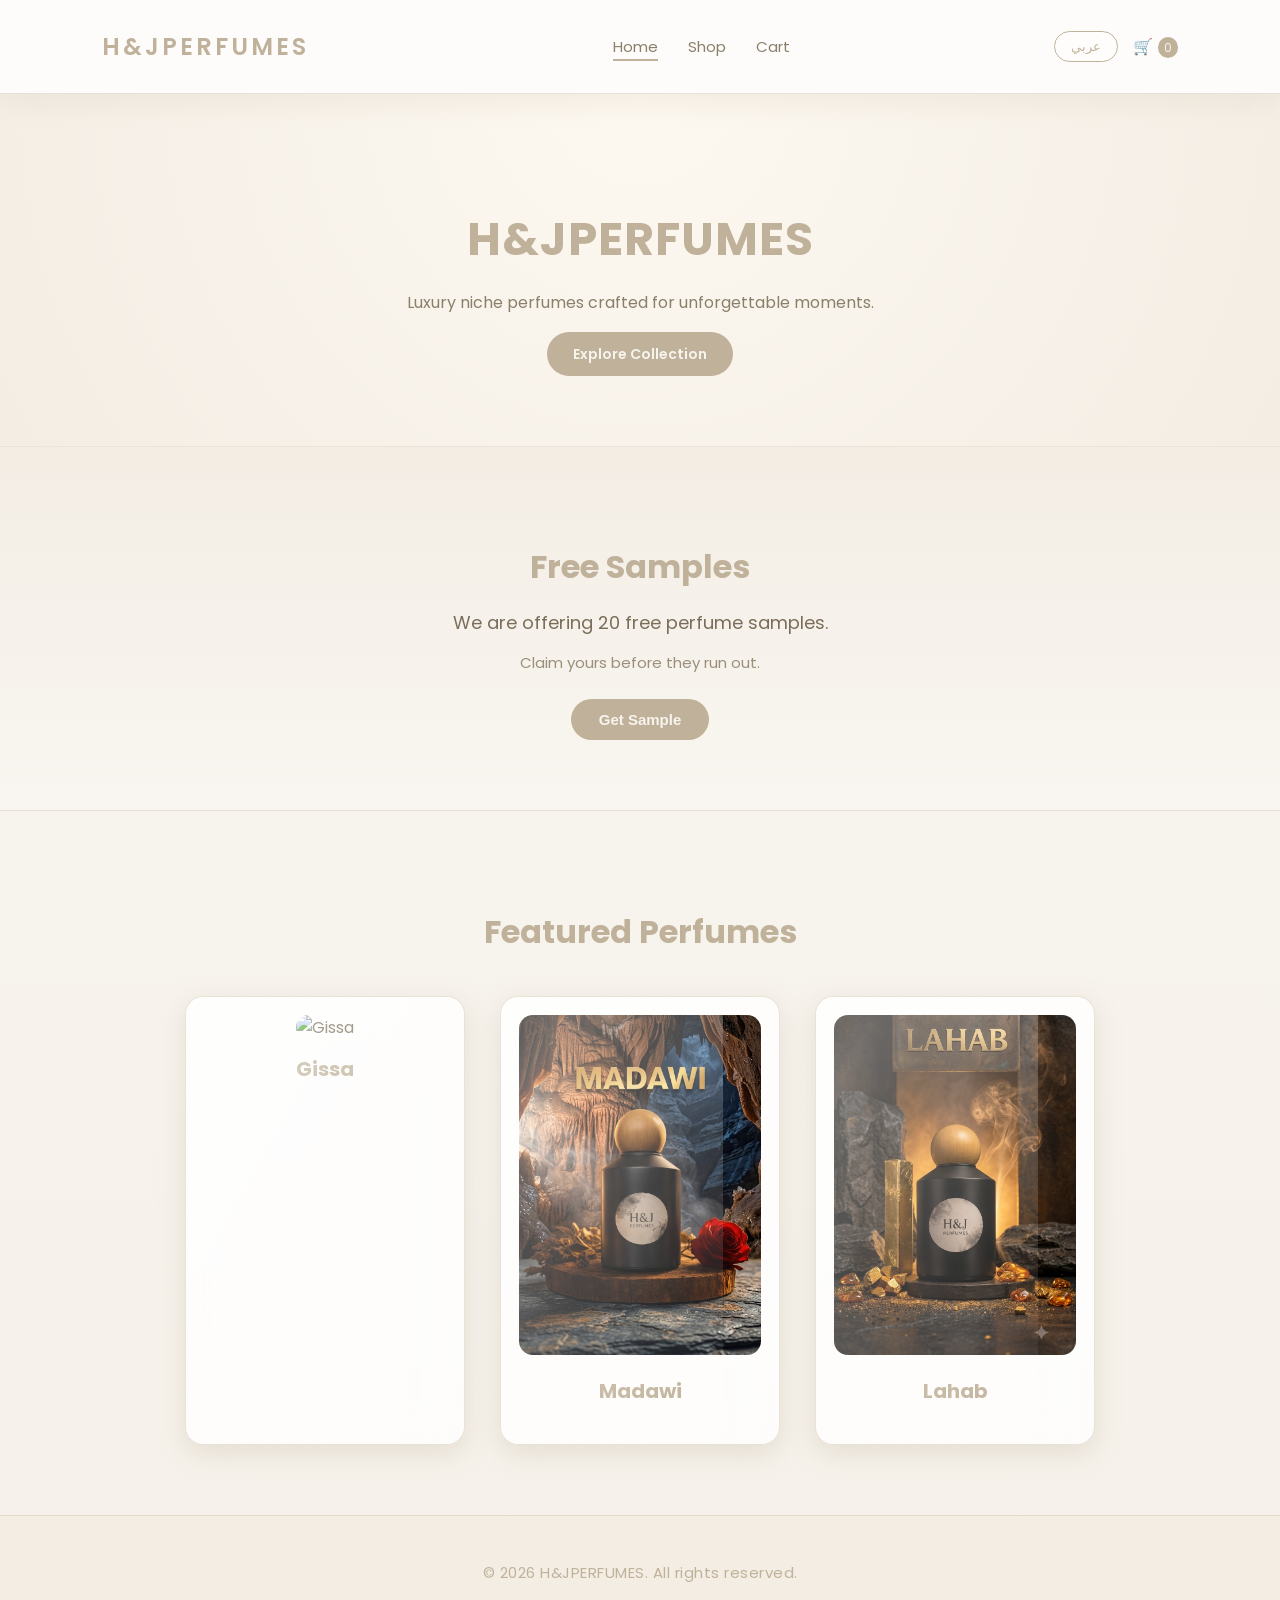
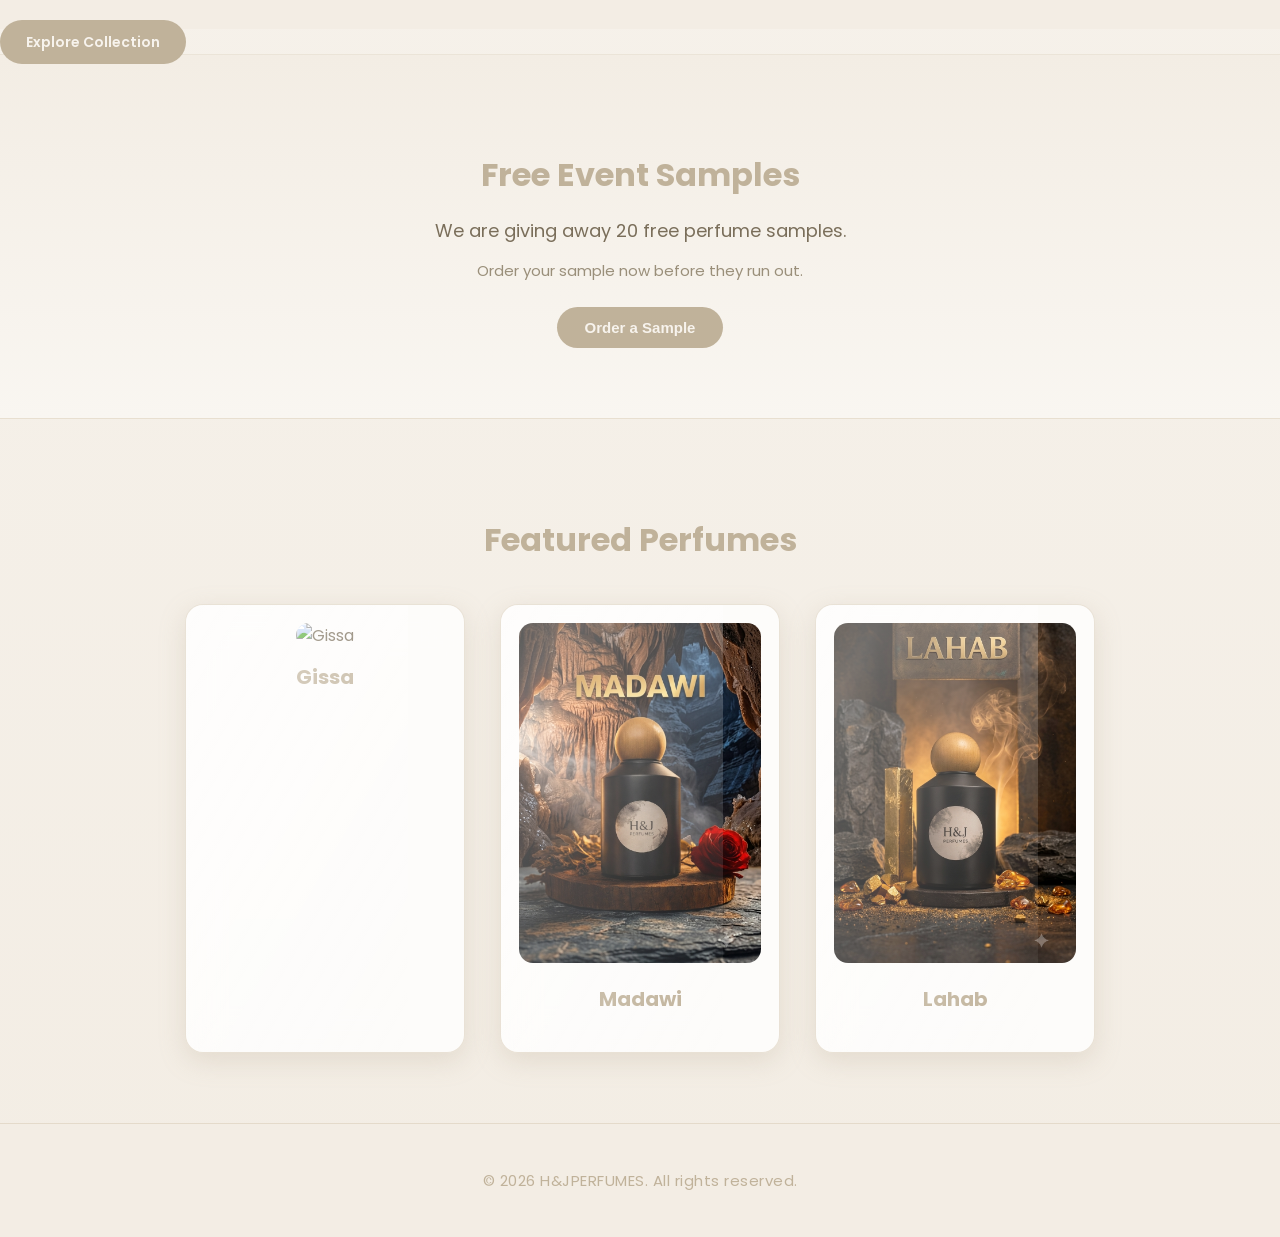
==== index.html @ 855d9f67 "Enhance index.html with new sections and updates Updated titles and descriptions for better clarity " ====
<!DOCTYPE html>
<html lang="en" dir="ltr">
<head>
    <meta charset="UTF-8">
    <title>H&JPERFUMES | Luxury Perfumes</title>
    <meta name="viewport" content="width=device-width, initial-scale=1.0">
    <link href="https://fonts.googleapis.com/css2?family=Poppins:wght@300;400;600;700&display=swap" rel="stylesheet">
    <link rel="stylesheet" href="style.css">
</head>

<body>

<!-- NAVBAR -->
<nav class="navbar">
    <div class="logo">H&JPERFUMES</div>

    <ul class="nav-links">
        <li><a href="index.html" class="active">Home</a></li>
        <li><a href="shop.html">Shop</a></li>
        <li><a href="cart.html">Cart</a></li>
    </ul>

    <div class="nav-right">
        <button class="lang-btn" onclick="setLang('ar')">عربي</button>

        <div class="icon cart" onclick="goToCart()">
            🛒<span id="cart-count">0</span>
        </div>
    </div>
</nav>


<!-- HERO SECTION -->
<header class="hero hero-dark">
    <div class="hero-text">
        <h1>H&JPERFUMES</h1>
        <p>Luxury niche perfumes crafted for unforgettable moments.</p>
        <a href="shop.html" class="btn-primary">Explore Collection</a>
    </div>
</header>


<!-- PREMIUM SAMPLES -->
<section class="samples-banner premium-samples">
    <div class="samples-content">
        <h2>Free Samples</h2>

        <p class="samples-count">
            We are offering <span id="sample-count">20</span> free perfume samples.
        </p>

        <p class="samples-sub">Claim yours before they run out.</p>

        <button class="btn-primary sample-btn-main" onclick="orderSample('Free Sample')">
            Get Sample
        </button>
    </div>
</section>


<!-- FEATURED PERFUMES -->
<section class="featured-showcase">
    <h2>Featured Perfumes</h2>

    <div class="featured-row">

        <div class="featured-item">
            <img src="gissa.png" alt="Gissa">
            <h3>Gissa</h3>
        </div>

        <div class="featured-item">
            <img src="madawi.png" alt="Madawi">
            <h3>Madawi</h3>
        </div>

        <div class="featured-item">
            <img src="lahab.png" alt="Lahab">
            <h3>Lahab</h3>
        </div>

    </div>
</section>


<!-- FOOTER -->
<footer class="footer">
    <p>© 2026 H&JPERFUMES. All rights reserved.</p>
</footer>

<script src="script.js"></script>
<script>
    initLanguage();
    initSampleCount();
    updateSampleDisplay();
    updateSampleButtons();
    updateCartCount();
</script>

</body>
</html>
        <a href="shop.html" class="btn-primary">Explore Collection</a>
    </div>
</header>


<!-- SAMPLES SECTION -->
<section class="samples-banner premium-samples">
    <div class="samples-content">
        <h2>Free Event Samples</h2>

        <p class="samples-count">
            We are giving away <span id="sample-count">20</span> free perfume samples.
        </p>

        <p class="samples-sub">Order your sample now before they run out.</p>

        <button class="btn-primary sample-btn-main" onclick="orderSample('Free Sample')">
            Order a Sample
        </button>
    </div>
</section>


<!-- FEATURED PERFUMES -->
<section class="featured-showcase">
    <h2>Featured Perfumes</h2>

    <div class="featured-row">

        <div class="featured-item">
            <img src="gissa.png" alt="Gissa">
            <h3>Gissa</h3>
        </div>

        <div class="featured-item">
            <img src="madawi.png" alt="Madawi">
            <h3>Madawi</h3>
        </div>

        <div class="featured-item">
            <img src="lahab.png" alt="Lahab">
            <h3>Lahab</h3>
        </div>

    </div>
</section>


<!-- FOOTER -->
<footer class="footer">
    <p>© 2026 H&JPERFUMES. All rights reserved.</p>
</footer>

<script src="script.js"></script>
<script>
    initLanguage();
    initSampleCount();
    updateSampleDisplay();
    updateSampleButtons();
    updateCartCount();
</script>

</body>
</html>
---- style.css ----
/* ============================================================
   GLOBAL — CHAMPAGNE BEIGE LUXE (ULTRA PREMIUM v2)
============================================================ */
body {
    margin: 0;
    font-family: 'Poppins', sans-serif;
    background: linear-gradient(to bottom, #F9F6F1, #F3EDE4);
    color: #7A6E5A;
    overflow-x: hidden;
}

a {
    text-decoration: none;
    color: inherit;
}

* {
    box-sizing: border-box;
    transition: 0.25s ease;
}

body.rtl {
    direction: rtl;
    font-family: 'Cairo', sans-serif;
}

/* ============================================================
   NAVBAR — FLOATING LUXURY BAR
============================================================ */
.navbar {
    background: rgba(255,255,255,0.65);
    padding: 18px 8%;
    display: flex;
    justify-content: space-between;
    align-items: center;
    border-bottom: 1px solid rgba(209,194,168,0.45);
    backdrop-filter: blur(18px);
    box-shadow: 0 8px 25px rgba(180,165,140,0.15);
    position: sticky;
    top: 0;
    z-index: 1000;
}

.logo {
    font-size: 24px;
    font-weight: 600;
    color: #C0B29A;
    letter-spacing: 3px;
    text-transform: uppercase;
}

.nav-links {
    list-style: none;
    display: flex;
    gap: 30px;
}

.nav-links a {
    color: #8A7F6A;
    font-size: 15px;
    position: relative;
}

.nav-links a:hover {
    color: #C0B29A;
}

.nav-links a::after {
    content: "";
    position: absolute;
    bottom: -4px;
    left: 0;
    width: 0%;
    height: 2px;
    background: #C0B29A;
    transition: 0.3s;
}

.nav-links a:hover::after,
.nav-links a.active::after {
    width: 100%;
}

.nav-right {
    display: flex;
    align-items: center;
    gap: 15px;
}

.lang-btn {
    background: rgba(255,255,255,0.4);
    border: 1px solid #C0B29A;
    color: #C0B29A;
    padding: 7px 16px;
    border-radius: 25px;
    cursor: pointer;
}

.lang-btn:hover {
    background: #C0B29A;
    color: #F7F3ED;
}

.icon.cart span {
    background: #C0B29A;
    color: #F7F3ED;
    padding: 2px 6px;
    border-radius: 50%;
    font-size: 12px;
    margin-left: 5px;
}

/* ============================================================
   HERO (OPTIONAL)
============================================================ */
.hero {
    padding: 80px 8%;
    text-align: center;
    background: radial-gradient(circle at top, #FDF8F0, #F3EDE4);
}

.hero-text h1 {
    font-size: 46px;
    color: #C0B29A;
    margin-bottom: 12px;
    letter-spacing: 1px;
}

.hero-text p {
    font-size: 16px;
    color: #8A7F6A;
    margin-bottom: 26px;
}

.btn-primary {
    background: #C0B29A;
    color: #F7F3ED;
    padding: 12px 26px;
    border-radius: 30px;
    border: none;
    cursor: pointer;
    font-weight: 600;
    font-size: 14px;
}

.btn-primary:hover {
    background: #D1C2A8;
    transform: translateY(-2px);
}

.btn-ghost {
    background: transparent;
    border: 1px solid #C0B29A;
    color: #C0B29A;
    padding: 10px 22px;
    border-radius: 30px;
    cursor: pointer;
    font-size: 14px;
}

.btn-ghost:hover {
    background: #C0B29A;
    color: #F7F3ED;
}

/* ============================================================
   PREMIUM SAMPLES SECTION
============================================================ */
.premium-samples {
    padding: 70px 8%;
    text-align: center;
    background: linear-gradient(to bottom, #F3EDE4, #F9F6F1);
    border-top: 1px solid rgba(209,194,168,0.35);
    border-bottom: 1px solid rgba(209,194,168,0.35);
}

.samples-content {
    max-width: 600px;
    margin: auto;
}

.premium-samples h2 {
    color: #C0B29A;
    font-size: 32px;
    margin-bottom: 15px;
}

.samples-count {
    font-size: 18px;
    color: #7A6E5A;
    margin-bottom: 8px;
}

.samples-sub {
    font-size: 15px;
    color: #9A8F7A;
    margin-bottom: 25px;
}

.sample-btn-main {
    padding: 12px 28px;
    font-size: 15px;
    border-radius: 30px;
}

.sample-btn {
    background: #C0B29A;
    border: 1px solid #C0B29A;
    color: #F7F3ED;
    padding: 10px 22px;
    border-radius: 30px;
    cursor: pointer;
    font-size: 14px;
}

.sample-btn:hover {
    background: #D1C2A8;
}

.sample-btn.disabled-btn {
    background: #D8D0C2;
    border-color: #D8D0C2;
    color: #FFFFFF;
    cursor: not-allowed;
}

/* ============================================================
   FEATURED SHOWCASE
============================================================ */
.featured-showcase {
    padding: 70px 8%;
    text-align: center;
}

.featured-showcase h2 {
    color: #C0B29A;
    font-size: 32px;
    margin-bottom: 40px;
}

.featured-row {
    display: flex;
    justify-content: center;
    gap: 35px;
    flex-wrap: wrap;
}

.featured-item {
    width: 280px;
    background: rgba(255,255,255,0.8);
    border: 1px solid rgba(209,194,168,0.45);
    border-radius: 18px;
    padding: 18px;
    backdrop-filter: blur(18px);
    box-shadow: 0 8px 26px rgba(180,165,140,0.25);
    transition: 0.4s ease;
    cursor: pointer;
    position: relative;
    overflow: hidden;
}

.featured-item img {
    width: 100%;
    height: 340px;
    object-fit: cover;
    border-radius: 14px;
}

.featured-item:hover {
    transform: translateY(-10px);
    border-color: #C0B29A;
    box-shadow: 0 16px 40px rgba(180,165,140,0.35);
}

.featured-item::after {
    content: "";
    position: absolute;
    top: 0;
    left: -120%;
    width: 200%;
    height: 100%;
    background: linear-gradient(120deg, transparent, rgba(255,255,255,0.4), transparent);
    transition: 0.7s;
}

.featured-item:hover::after {
    left: 120%;
}

.featured-item h3 {
    margin-top: 14px;
    color: #C0B29A;
    font-size: 20px;
}

/* ============================================================
   SHOP SECTION — ULTRA PREMIUM GRID
============================================================ */
.shop-section {
    padding: 80px 8%;
    text-align: center;
}

.shop-section h2 {
    color: #C0B29A;
    font-size: 36px;
    margin-bottom: 40px;
    letter-spacing: 1px;
}

.product-grid {
    display: grid;
    grid-template-columns: repeat(3, 1fr);
    gap: 38px;
}

.product-card {
    background: rgba(255,255,255,0.75);
    border: 1px solid rgba(209,194,168,0.45);
    border-radius: 20px;
    padding: 22px;
    backdrop-filter: blur(20px);
    box-shadow: 0 10px 30px rgba(180,165,140,0.25);
    position: relative;
    overflow: hidden;
    cursor: pointer;
    transform: translateY(0);
}

.product-card:hover {
    transform: translateY(-12px);
    box-shadow: 0 18px 40px rgba(180,165,140,0.35);
    border-color: #C0B29A;
}

.product-card::after {
    content: "";
    position: absolute;
    top: 0;
    left: -150%;
    width: 200%;
    height: 100%;
    background: linear-gradient(120deg, transparent, rgba(255,255,255,0.4), transparent);
    transition: 0.8s;
}

.product-card:hover::after {
    left: 150%;
}

.product-card img {
    width: 100%;
    height: 360px;
    object-fit: cover;
    border-radius: 16px;
}

.product-card h3 {
    margin-top: 16px;
    color: #C0B29A;
    font-size: 21px;
    letter-spacing: 0.5px;
}

.product-actions {
    display: flex;
    gap: 12px;
    margin-top: 14px;
}

/* ============================================================
   CART + CHECKOUT — PREMIUM BOXES
============================================================ */
.cart-page,
.checkout-page {
    width: 90%;
    max-width: 1100px;
    margin: 50px auto;
}

.cart-item,
.cart-summary,
.checkout-details,
.checkout-summary {
    background: rgba(255,255,255,0.75);
    border: 1px solid rgba(209,194,168,0.45);
    border-radius: 20px;
    padding: 24px;
    backdrop-filter: blur(20px);
    box-shadow: 0 10px 30px rgba(180,165,140,0.25);
    margin-bottom: 25px;
}

.cart-item:hover,
.checkout-details:hover,
.checkout-summary:hover {
    transform: translateY(-6px);
    border-color: #C0B29A;
}

.cart-info h3 {
    margin: 0 0 6px;
    color: #7A6E5A;
}

.cart-info .price {
    margin: 0 0 10px;
    color: #9A8F7A;
}

.quantity-box {
    display: inline-flex;
    align-items: center;
    gap: 8px;
    margin-bottom: 10px;
}

.quantity-box button {
    border: 1px solid #C0B29A;
    background: #F7F3ED;
    color: #7A6E5A;
    border-radius: 50%;
    width: 26px;
    height: 26px;
    cursor: pointer;
}

.quantity-box span {
    min-width: 20px;
    text-align: center;
}

.remove-btn {
    border: none;
    background: transparent;
    color: #B57A7A;
    cursor: pointer;
    font-size: 13px;
}

.checkout-details input {
    width: 100%;
    padding: 15px;
    border-radius: 14px;
    border: 1px solid #C0B29A;
    background: #F7F3ED;
    color: #7A6E5A;
    font-size: 15px;
}

.checkout-details input:focus {
    border-color: #D1C2A8;
    box-shadow: 0 0 10px rgba(209,194,168,0.4);
    outline: none;
}

.empty-cart {
    text-align: center;
    color: #9A8F7A;
}

/* ============================================================
   FOOTER — MINIMAL LUXURY
============================================================ */
.footer {
    text-align: center;
    padding: 30px;
    background: #F3EDE4;
    border-top: 1px solid rgba(209,194,168,0.45);
    color: #C0B29A;
    font-size: 15px;
    letter-spacing: 0.5px;
}

/* ============================================================
   RESPONSIVE — MOBILE & TABLET
============================================================ */
@media (max-width: 992px) {
    .navbar {
        padding: 16px 5%;
    }

    .nav-links {
        gap: 18px;
    }

    .product-grid {
        grid-template-columns: repeat(2, 1fr);
        gap: 26px;
    }

    .product-card img {
        height: 300px;
    }

    .featured-row {
        gap: 24px;
    }

    .featured-item img {
        height: 300px;
    }
}

@media (max-width: 768px) {
    .logo {
        font-size: 20px;
    }

    .nav-links {
        display: none;
    }

    .navbar {
        justify-content: space-between;
        padding: 14px 5%;
    }

    .hero {
        padding: 60px 6%;
    }

    .hero-text h1 {
        font-size: 32px;
    }

    .shop-section,
    .premium-samples,
    .featured-showcase {
        padding: 60px 6%;
    }

    .product-grid {
        grid-template-columns: 1fr;
        gap: 24px;
    }

    .product-card {
        padding: 18px;
    }

    .product-card img,
    .featured-item img {
        height: 280px;
    }

    .cart-page,
    .checkout-page {
        width: 94%;
        margin: 30px auto 50px;
    }

    .cart-item,
    .checkout-details,
    .checkout-summary {
        padding: 18px;
    }
}

@media (max-width: 480px) {
    body {
        padding: 0;
    }

    .navbar {
        padding: 12px 4%;
    }

    .logo {
        font-size: 18px;
        letter-spacing: 2px;
    }

    .hero-text h1 {
        font-size: 28px;
    }

    .product-card img,
    .featured-item img {
        height: 250px;
    }

    .product-card h3,
    .featured-item h3 {
        font-size: 18px;
    }

    .checkout-details input {
        padding: 12px;
        font-size: 14px;
    }

    .footer {
        font-size: 14px;
        padding: 20px;
    }
}
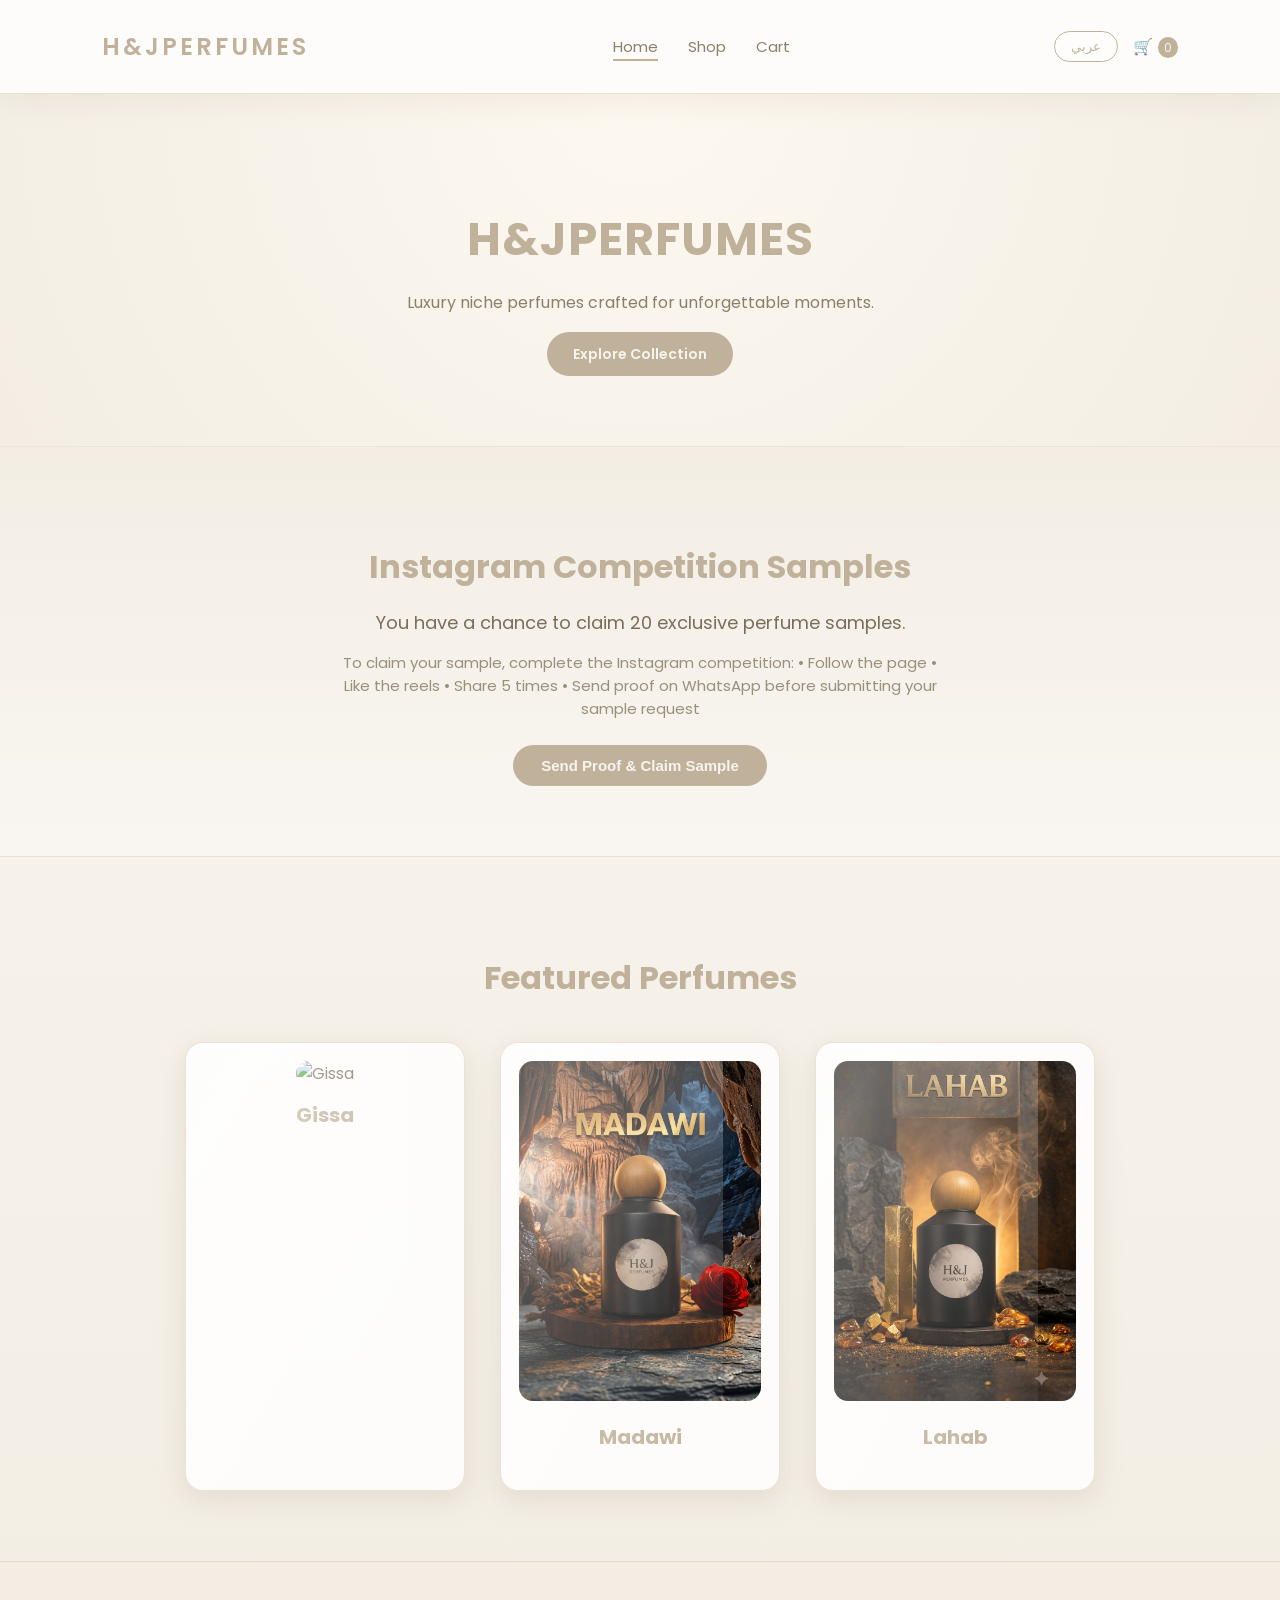
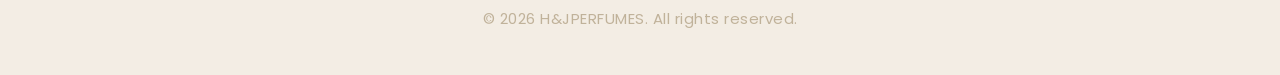
==== commit 866503ea: "Revise samples section and button functionality Updated the samples section to promote Instagram com" ====
--- a/index.html
+++ b/index.html
@@ -43,20 +43,41 @@
 <!-- PREMIUM SAMPLES -->
 <section class="samples-banner premium-samples">
     <div class="samples-content">
-        <h2>Free Samples</h2>
+        <h2>Instagram Competition Samples</h2>
 
         <p class="samples-count">
-            We are offering <span id="sample-count">20</span> free perfume samples.
+            You have a chance to claim <span id="sample-count">20</span> exclusive perfume samples.
         </p>
 
-        <p class="samples-sub">Claim yours before they run out.</p>
+        <p class="samples-sub">
+            To claim your sample, complete the Instagram competition:  
+            • Follow the page  
+            • Like the reels  
+            • Share 5 times  
+            • Send proof on WhatsApp before submitting your sample request
+        </p>
 
-        <button class="btn-primary sample-btn-main" onclick="orderSample('Free Sample')">
-            Get Sample
+        <button class="btn-primary sample-btn-main" onclick="redirectToWhatsApp()">
+            Send Proof & Claim Sample
         </button>
     </div>
 </section>
 
+<script>
+function redirectToWhatsApp() {
+    window.location.href = "https://web.whatsapp.com/send?phone=971502287387";
+}
+</script>
+
+
+
+
+<script>
+function redirectToWhatsApp() {
+    // Redirect user to WhatsApp to send proof
+    window.location.href = "https://wa.me/0502287387?text=Hello%20I%20completed%20the%20Instagram%20competition%20and%20want%20to%20claim%20my%20sample.";
+}
+</script>
 
 <!-- FEATURED PERFUMES -->
 <section class="featured-showcase">
@@ -99,67 +120,3 @@
 
 </body>
 </html>
-        <a href="shop.html" class="btn-primary">Explore Collection</a>
-    </div>
-</header>
-
-
-<!-- SAMPLES SECTION -->
-<section class="samples-banner premium-samples">
-    <div class="samples-content">
-        <h2>Free Event Samples</h2>
-
-        <p class="samples-count">
-            We are giving away <span id="sample-count">20</span> free perfume samples.
-        </p>
-
-        <p class="samples-sub">Order your sample now before they run out.</p>
-
-        <button class="btn-primary sample-btn-main" onclick="orderSample('Free Sample')">
-            Order a Sample
-        </button>
-    </div>
-</section>
-
-
-<!-- FEATURED PERFUMES -->
-<section class="featured-showcase">
-    <h2>Featured Perfumes</h2>
-
-    <div class="featured-row">
-
-        <div class="featured-item">
-            <img src="gissa.png" alt="Gissa">
-            <h3>Gissa</h3>
-        </div>
-
-        <div class="featured-item">
-            <img src="madawi.png" alt="Madawi">
-            <h3>Madawi</h3>
-        </div>
-
-        <div class="featured-item">
-            <img src="lahab.png" alt="Lahab">
-            <h3>Lahab</h3>
-        </div>
-
-    </div>
-</section>
-
-
-<!-- FOOTER -->
-<footer class="footer">
-    <p>© 2026 H&JPERFUMES. All rights reserved.</p>
-</footer>
-
-<script src="script.js"></script>
-<script>
-    initLanguage();
-    initSampleCount();
-    updateSampleDisplay();
-    updateSampleButtons();
-    updateCartCount();
-</script>
-
-</body>
-</html>
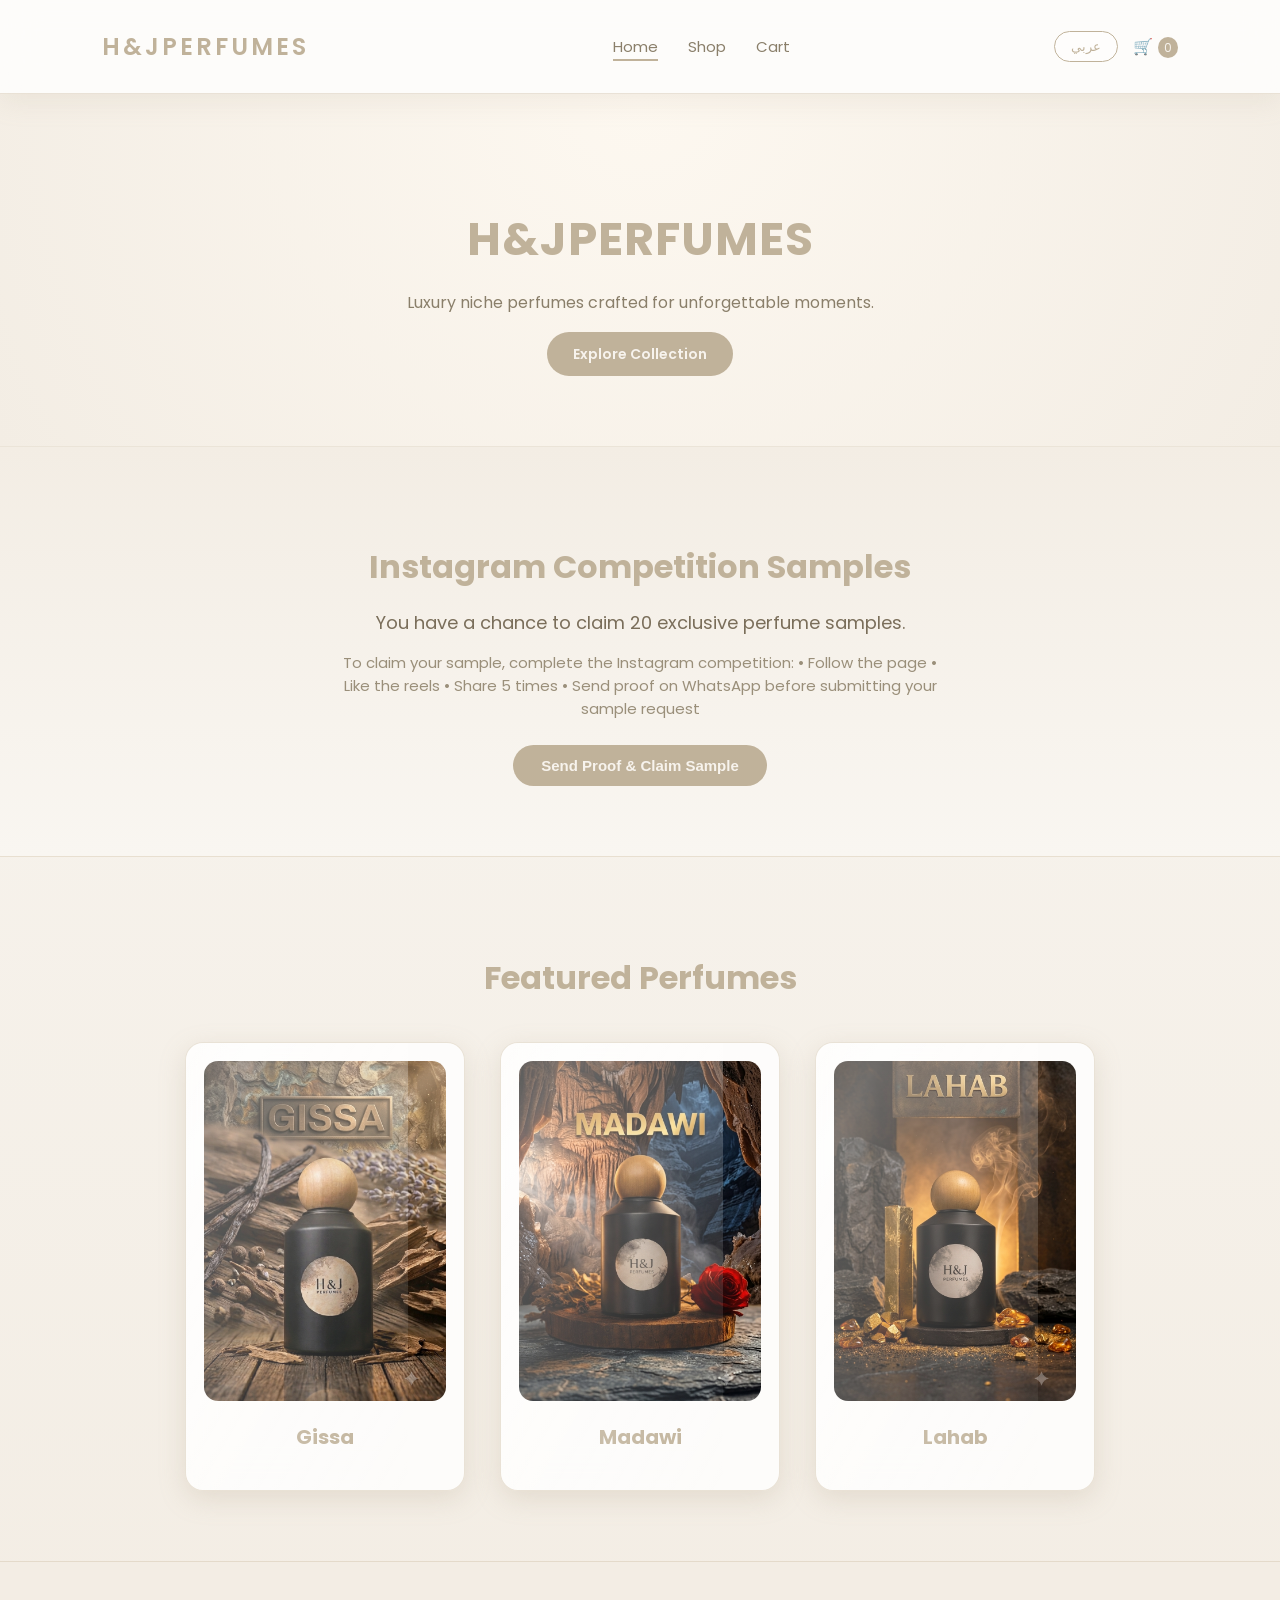
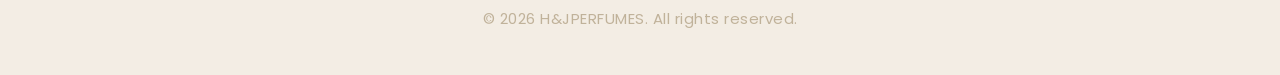
==== commit d8328d09: "Fix image source for Gissa in index.html" ====
--- a/index.html
+++ b/index.html
@@ -86,7 +86,7 @@
     <div class="featured-row">
 
         <div class="featured-item">
-            <img src="gissa.png" alt="Gissa">
+            <img src="gisssa.png" alt="Gissa">
             <h3>Gissa</h3>
         </div>
 
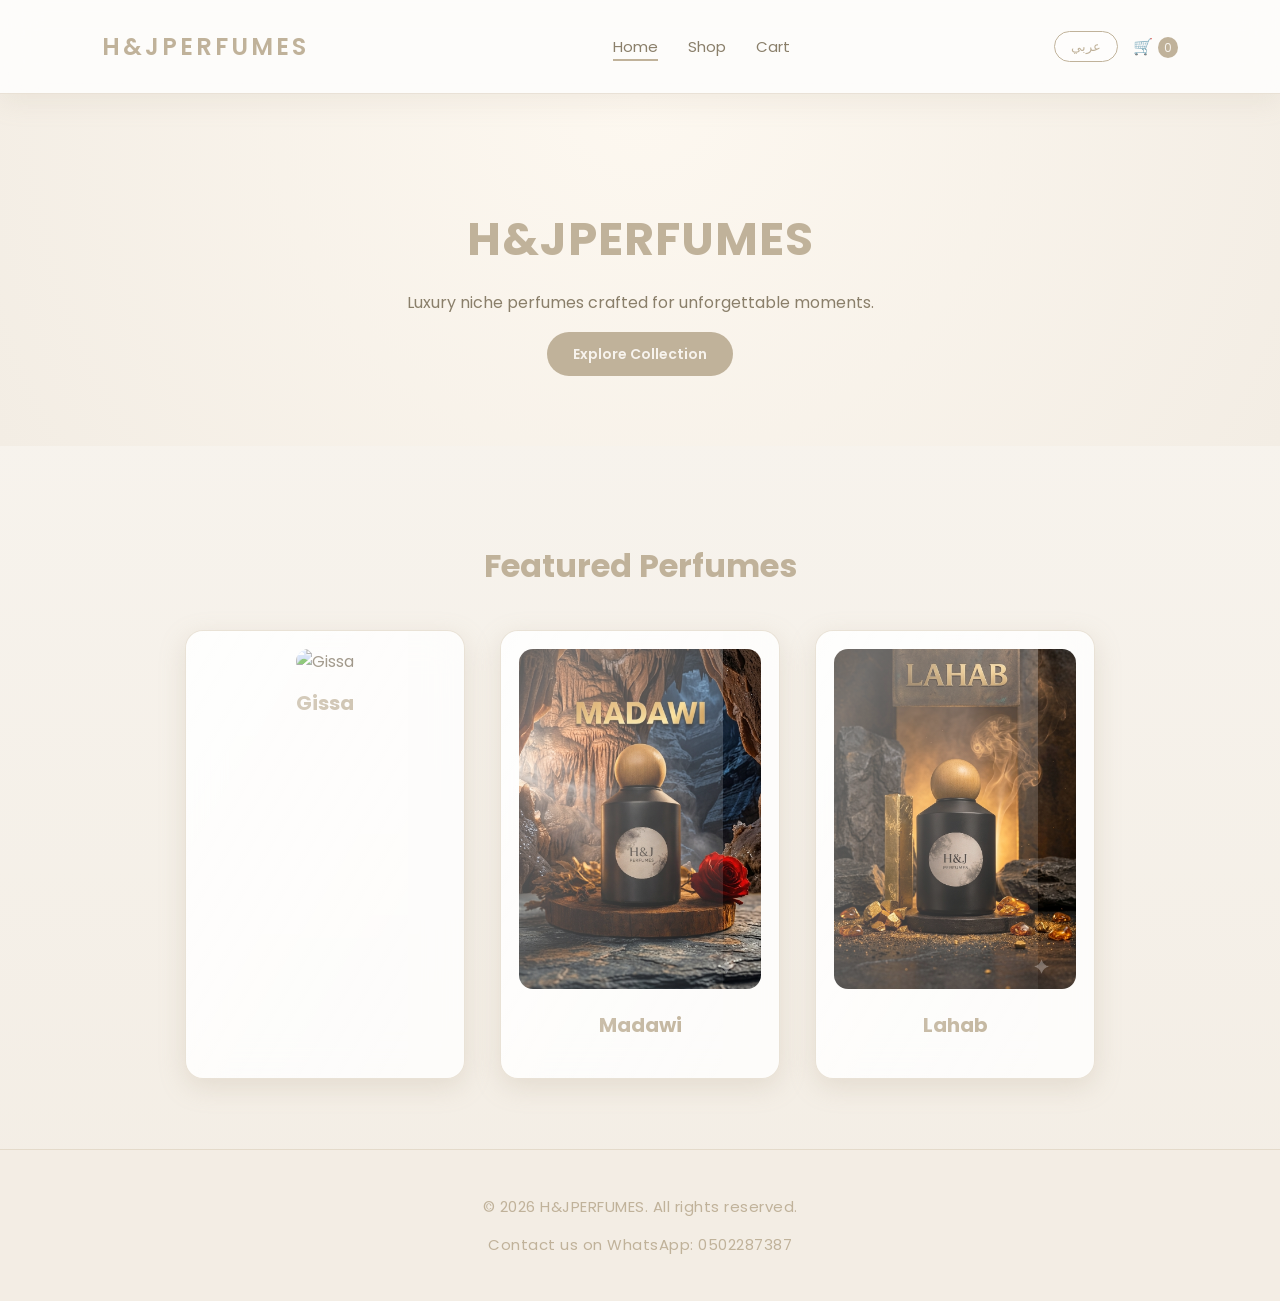
==== commit 66efdd72: "Remove premium samples and add WhatsApp contact link Removed premium samples section and related scr" ====
--- a/index.html
+++ b/index.html
@@ -40,45 +40,6 @@
 </header>
 
 
-<!-- PREMIUM SAMPLES -->
-<section class="samples-banner premium-samples">
-    <div class="samples-content">
-        <h2>Instagram Competition Samples</h2>
-
-        <p class="samples-count">
-            You have a chance to claim <span id="sample-count">20</span> exclusive perfume samples.
-        </p>
-
-        <p class="samples-sub">
-            To claim your sample, complete the Instagram competition:  
-            • Follow the page  
-            • Like the reels  
-            • Share 5 times  
-            • Send proof on WhatsApp before submitting your sample request
-        </p>
-
-        <button class="btn-primary sample-btn-main" onclick="redirectToWhatsApp()">
-            Send Proof & Claim Sample
-        </button>
-    </div>
-</section>
-
-<script>
-function redirectToWhatsApp() {
-    window.location.href = "https://web.whatsapp.com/send?phone=971502287387";
-}
-</script>
-
-
-
-
-<script>
-function redirectToWhatsApp() {
-    // Redirect user to WhatsApp to send proof
-    window.location.href = "https://wa.me/0502287387?text=Hello%20I%20completed%20the%20Instagram%20competition%20and%20want%20to%20claim%20my%20sample.";
-}
-</script>
-
 <!-- FEATURED PERFUMES -->
 <section class="featured-showcase">
     <h2>Featured Perfumes</h2>
@@ -86,7 +47,7 @@
     <div class="featured-row">
 
         <div class="featured-item">
-            <img src="gisssa.png" alt="Gissa">
+            <img src="gissa.png" alt="Gissa">
             <h3>Gissa</h3>
         </div>
 
@@ -107,14 +68,16 @@
 <!-- FOOTER -->
 <footer class="footer">
     <p>© 2026 H&JPERFUMES. All rights reserved.</p>
+    <p>
+        <a href="https://wa.me/971502287387" target="_blank" class="whatsapp-link">
+            Contact us on WhatsApp: 0502287387
+        </a>
+    </p>
 </footer>
 
 <script src="script.js"></script>
 <script>
     initLanguage();
-    initSampleCount();
-    updateSampleDisplay();
-    updateSampleButtons();
     updateCartCount();
 </script>
 
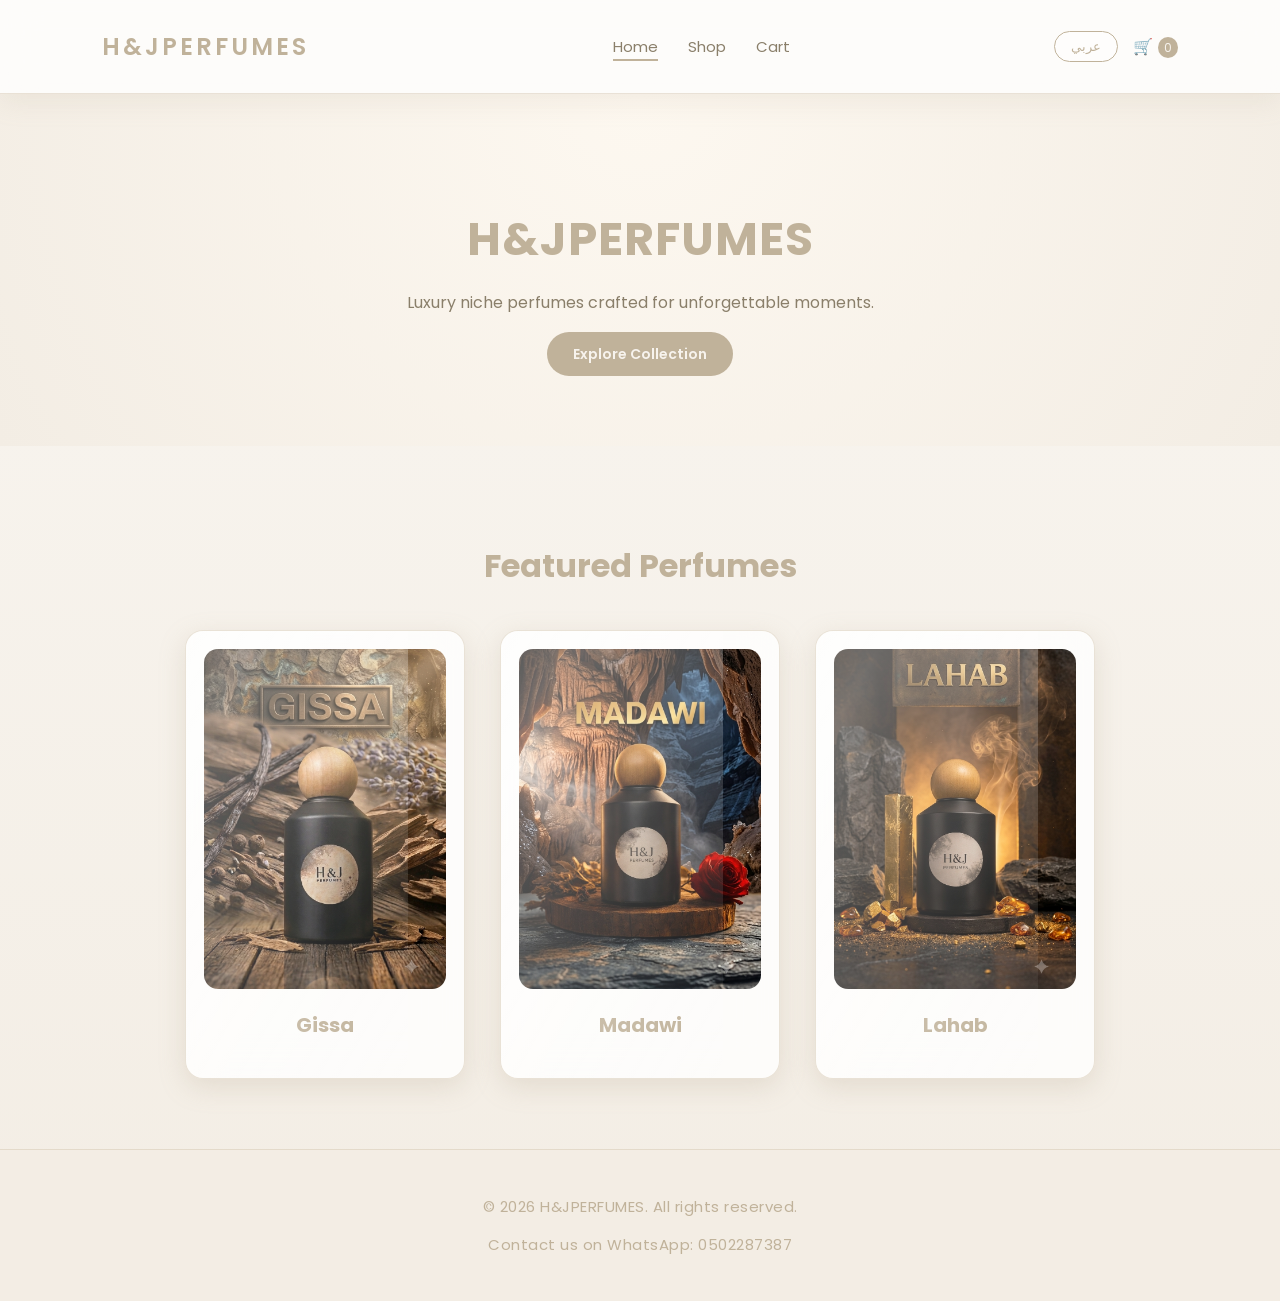
==== commit e70b1250: "Fix image source typo for Gissa" ====
--- a/index.html
+++ b/index.html
@@ -47,7 +47,7 @@
     <div class="featured-row">
 
         <div class="featured-item">
-            <img src="gissa.png" alt="Gissa">
+            <img src="gisssa.png" alt="Gissa">
             <h3>Gissa</h3>
         </div>
 
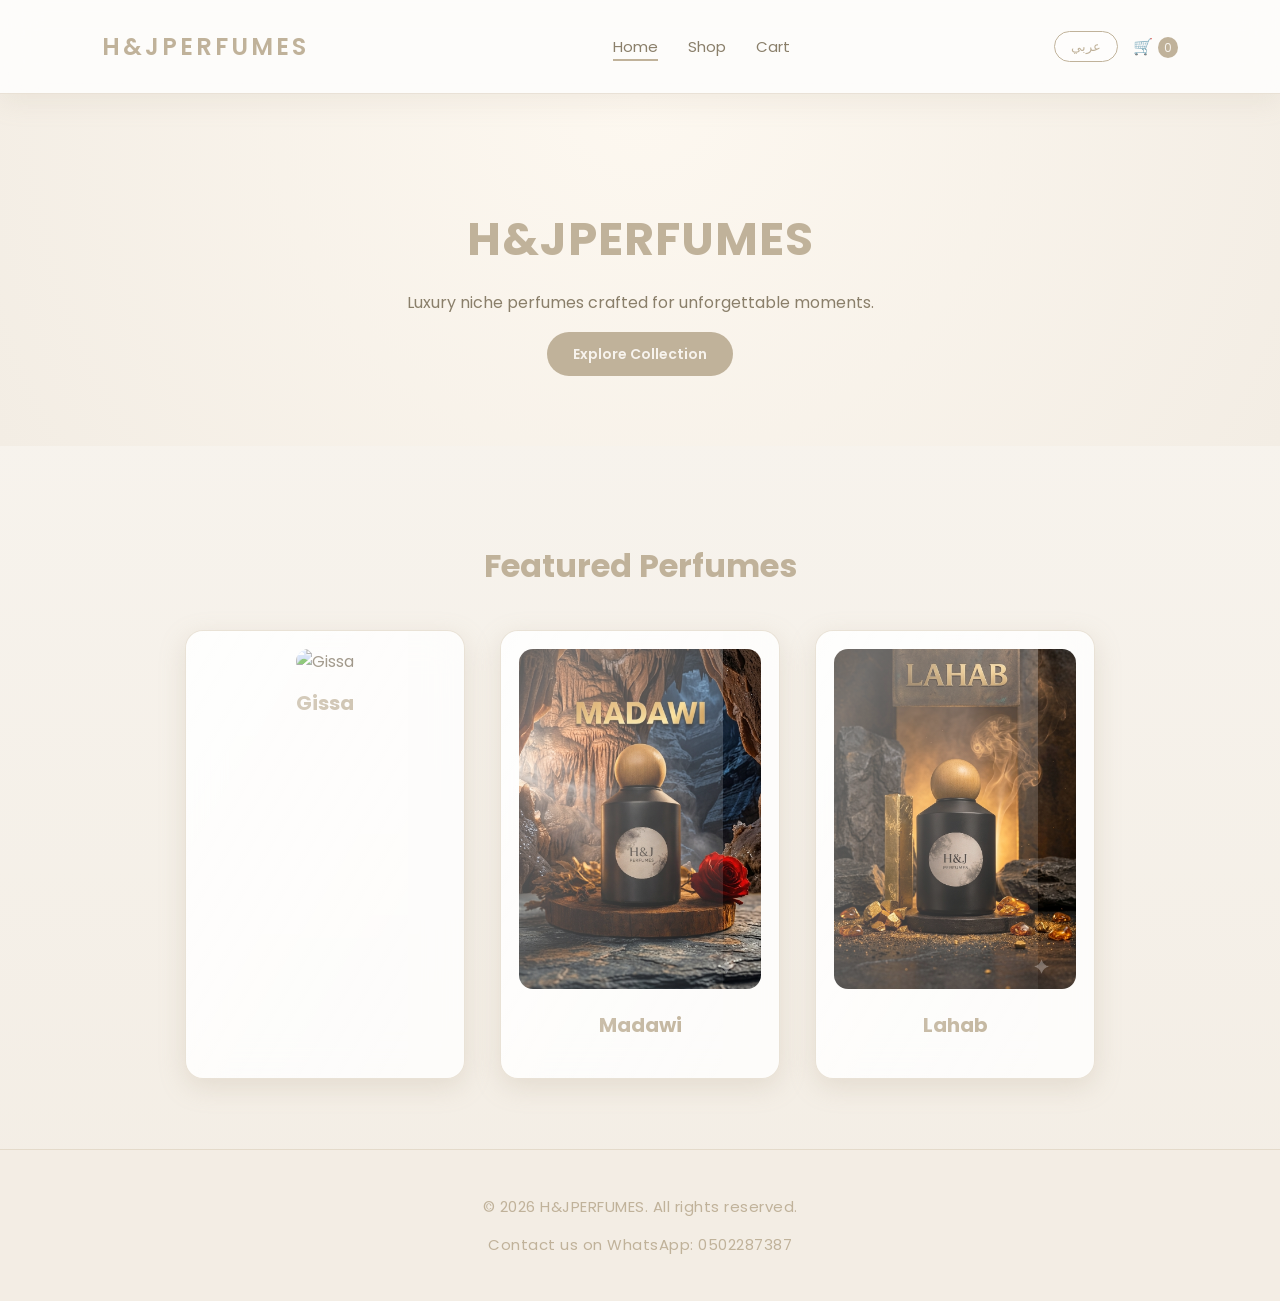
==== commit 1eab6314: "Update image source for Gissa in index.html" ====
--- a/index.html
+++ b/index.html
@@ -47,7 +47,7 @@
     <div class="featured-row">
 
         <div class="featured-item">
-            <img src="gisssa.png" alt="Gissa">
+            <img src="https://github.com/hamzaabdelrahman10-max/H-JPerfume/blob/main/gisssa.png" alt="Gissa">
             <h3>Gissa</h3>
         </div>
 
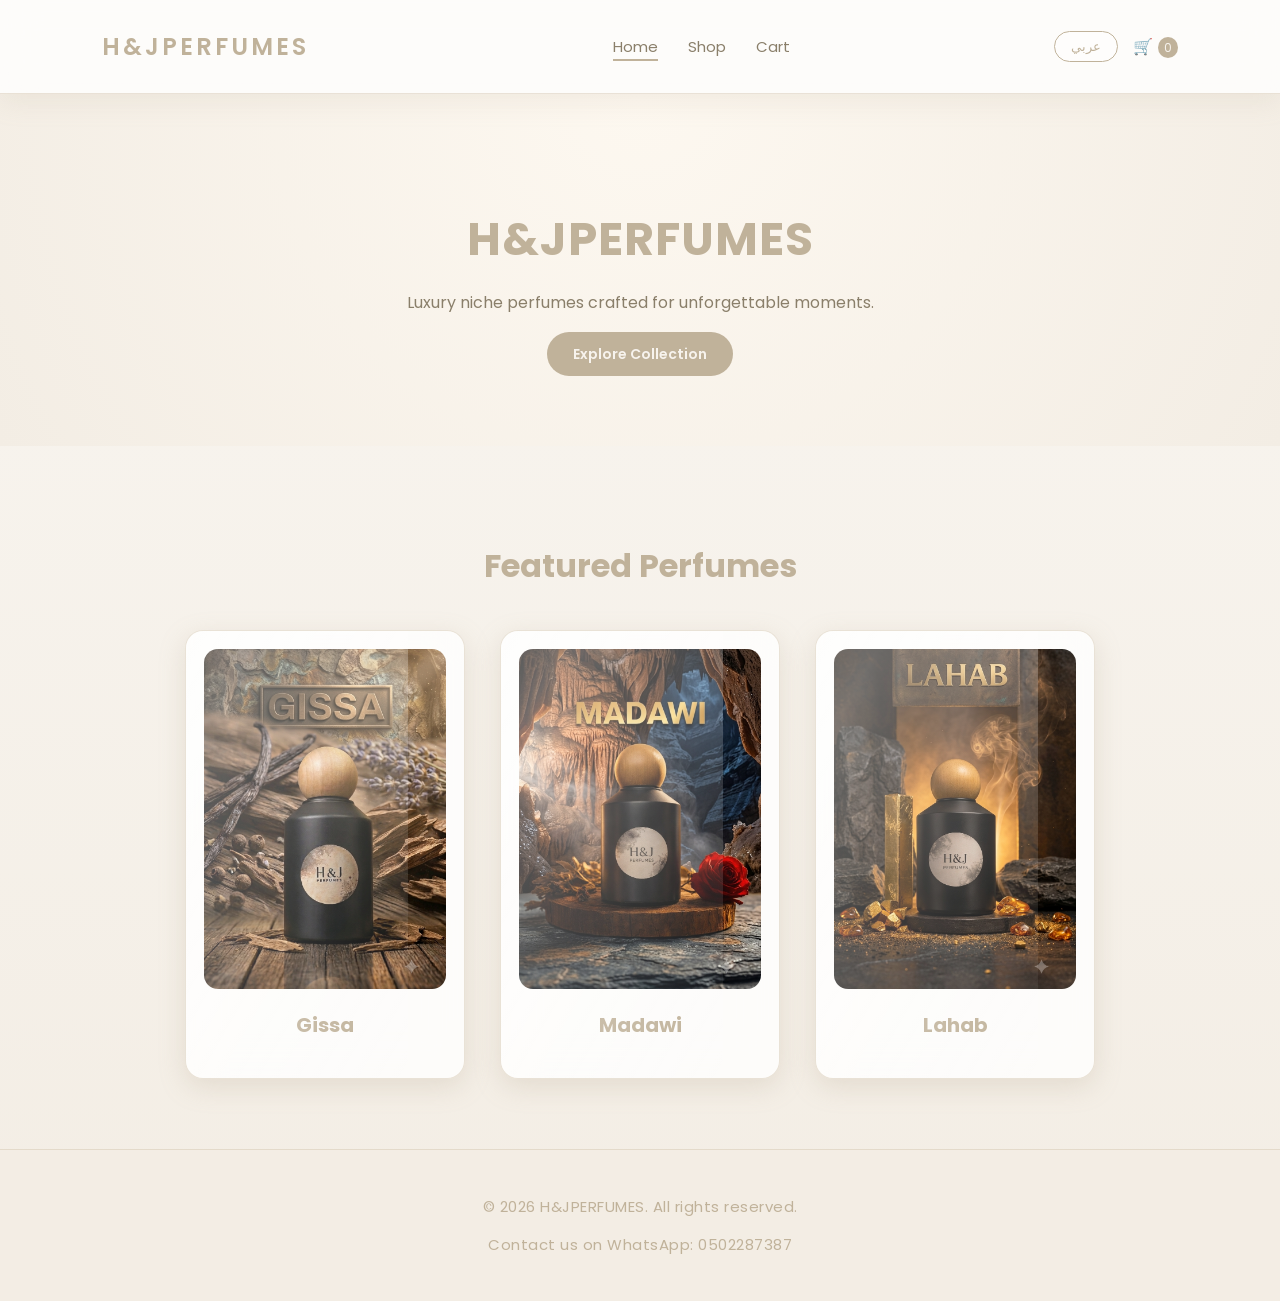
==== commit ca6896bf: "Update image source to relative path" ====
--- a/index.html
+++ b/index.html
@@ -47,7 +47,7 @@
     <div class="featured-row">
 
         <div class="featured-item">
-            <img src="https://github.com/hamzaabdelrahman10-max/H-JPerfume/blob/main/gisssa.png" alt="Gissa">
+            <img src="gisssa.png" alt="Gissa">
             <h3>Gissa</h3>
         </div>
 
